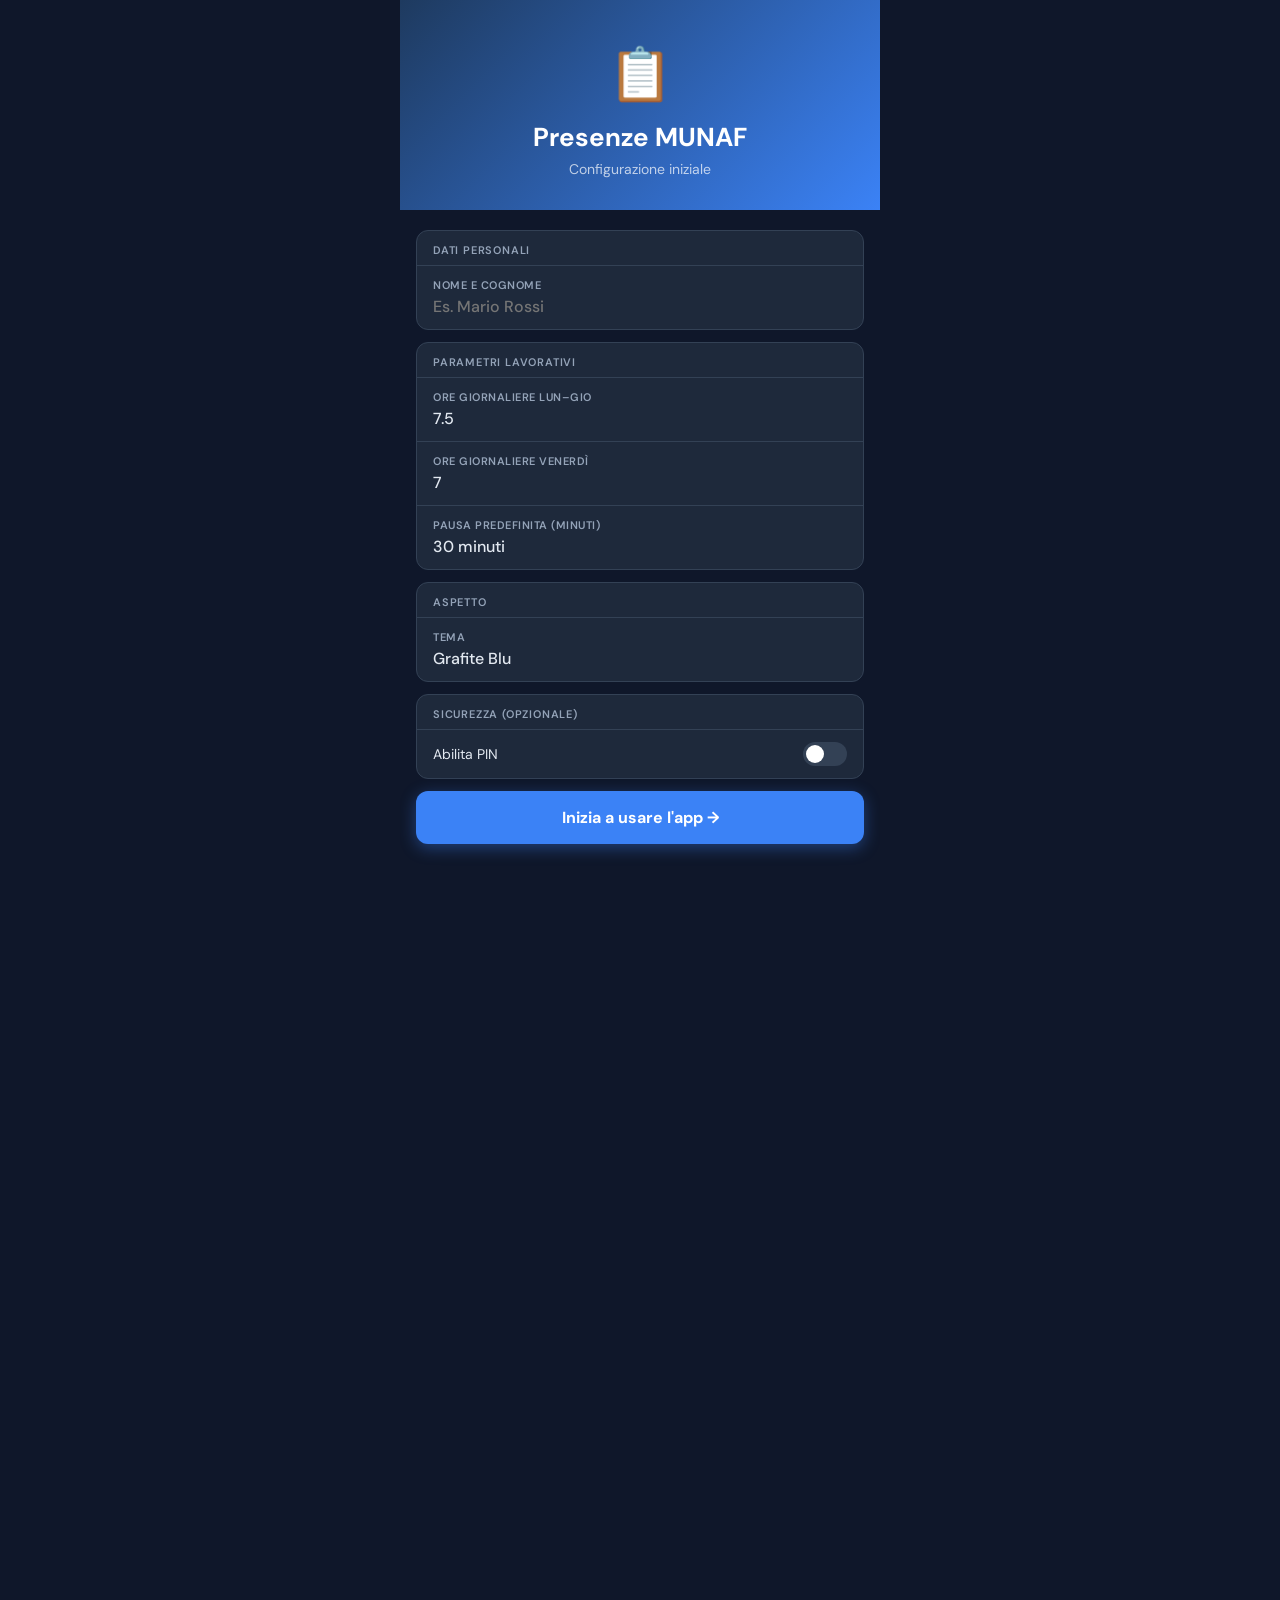
==== index.html @ 89c4820a "Rename index (1).html to index.html" ====
<!DOCTYPE html>
<html lang="it">
<head>
  <meta charset="UTF-8">
  <meta name="viewport" content="width=device-width, initial-scale=1.0, viewport-fit=cover">
  <meta name="mobile-web-app-capable" content="yes">
  <meta name="apple-mobile-web-app-capable" content="yes">
  <meta name="apple-mobile-web-app-status-bar-style" content="black-translucent">
  <meta name="apple-mobile-web-app-title" content="Presenze MUNAF">
  <meta name="theme-color" content="#1e3a5f">
  <title>Presenze MUNAF</title>
  <link rel="manifest" href="manifest.json">
  <link rel="apple-touch-icon" href="icon-192.svg">
  <link rel="icon" href="icon-192.svg">
  <link rel="preconnect" href="https://fonts.googleapis.com">
  <link href="https://fonts.googleapis.com/css2?family=DM+Sans:wght@400;500;600;700&display=swap" rel="stylesheet">
  <link rel="stylesheet" href="style.css">
</head>
<body>
<div id="app">

  <!-- ========== SETUP ========== -->
  <div id="view-setup" class="view active">
    <div class="setup-hero">
      <div class="setup-hero-icon">📋</div>
      <h1>Presenze MUNAF</h1>
      <p>Configurazione iniziale</p>
    </div>
    <div class="setup-body">
      <div class="setup-section">
        <div class="setup-section-title">Dati Personali</div>
        <div class="setup-field">
          <label>Nome e Cognome</label>
          <input type="text" id="setup-name" placeholder="Es. Mario Rossi" autocomplete="name">
        </div>
      </div>
      <div class="setup-section">
        <div class="setup-section-title">Parametri Lavorativi</div>
        <div class="setup-field">
          <label>Ore giornaliere Lun–Gio</label>
          <input type="number" id="setup-hours" value="7.5" min="1" max="12" step="0.5">
        </div>
        <div class="setup-field">
          <label>Ore giornaliere Venerdì</label>
          <input type="number" id="setup-hours-fri" value="7" min="0" max="12" step="0.5">
        </div>
        <div class="setup-field">
          <label>Pausa predefinita (minuti)</label>
          <select id="setup-break">
            <option value="0">Nessuna</option>
            <option value="30" selected>30 minuti</option>
            <option value="60">60 minuti</option>
          </select>
        </div>
      </div>
      <div class="setup-section">
        <div class="setup-section-title">Aspetto</div>
        <div class="setup-field">
          <label>Tema</label>
          <select id="setup-theme" onchange="applyTheme(this.value)">
            <option value="grafite">Grafite Blu</option>
            <option value="petrolio">Verde Petrolio</option>
            <option value="bordeaux">Bordeaux</option>
            <option value="viola">Viola</option>
            <option value="grigio">Grigio Professionale</option>
            <option value="chiaro">Chiaro</option>
          </select>
        </div>
      </div>
      <div class="setup-section">
        <div class="setup-section-title">Sicurezza (opzionale)</div>
        <label class="toggle-row">
          <span>Abilita PIN</span>
          <span class="toggle">
            <input type="checkbox" id="setup-pin-enabled"
              onchange="document.getElementById('setup-pin-row').style.display=this.checked?'flex':'none'">
            <span class="toggle-slider"></span>
          </span>
        </label>
        <div class="setup-field" id="setup-pin-row" style="display:none;">
          <label>PIN (4 cifre)</label>
          <input type="password" id="setup-pin" maxlength="4" inputmode="numeric" pattern="[0-9]*" placeholder="••••">
        </div>
      </div>
      <button class="btn-save" onclick="saveSetup()">Inizia a usare l'app →</button>
    </div>
  </div>

  <!-- ========== PIN ========== -->
  <div id="view-pin" class="view">
    <div class="pin-logo">🔒</div>
    <div class="pin-title">Presenze MUNAF</div>
    <div class="pin-subtitle">Inserisci il PIN per continuare</div>
    <div id="pin-display"></div>
    <div class="pin-pad">
      <button class="pin-key" onclick="pinKey('1')">1</button>
      <button class="pin-key" onclick="pinKey('2')">2</button>
      <button class="pin-key" onclick="pinKey('3')">3</button>
      <button class="pin-key" onclick="pinKey('4')">4</button>
      <button class="pin-key" onclick="pinKey('5')">5</button>
      <button class="pin-key" onclick="pinKey('6')">6</button>
      <button class="pin-key" onclick="pinKey('7')">7</button>
      <button class="pin-key" onclick="pinKey('8')">8</button>
      <button class="pin-key" onclick="pinKey('9')">9</button>
      <button class="pin-key empty"></button>
      <button class="pin-key" onclick="pinKey('0')">0</button>
      <button class="pin-key del" onclick="pinKey('del')">⌫</button>
    </div>
    <div id="pin-error"></div>
  </div>

  <!-- ========== DASHBOARD ========== -->
  <div id="view-dashboard" class="view">
    <div class="dash-header">
      <div class="dash-greeting">Benvenuta/o,</div>
      <div class="dash-name" id="dash-name">—</div>
      <div class="dash-month" id="dash-month">—</div>
    </div>
    <div class="stats-row">
      <div class="stat-card">
        <div class="stat-label">Ore lavorate</div>
        <div class="stat-value" id="dash-ore">0:00</div>
      </div>
      <div class="stat-card">
        <div class="stat-label">Ticket</div>
        <div class="stat-value" id="dash-ticket">0</div>
      </div>
      <div class="stat-card">
        <div class="stat-label">Saldo ore</div>
        <div class="stat-value" id="dash-saldo">0:00</div>
      </div>
    </div>
    <div class="dash-section">
      <div class="dash-section-title">Ultima registrazione</div>
      <div class="last-card" id="dash-last">Nessuna registrazione questo mese</div>
    </div>
    <div class="dash-section">
      <div class="dash-section-title">Accessi rapidi</div>
    </div>
    <div class="quick-actions">
      <button class="quick-btn" onclick="openNewEntry()">
        <span class="quick-btn-icon">➕</span>Nuova giornata
      </button>
      <button class="quick-btn" onclick="navigate('calendar')">
        <span class="quick-btn-icon">📅</span>Calendario
      </button>
      <button class="quick-btn" onclick="navigate('history')">
        <span class="quick-btn-icon">🗂️</span>Storico
      </button>
      <button class="quick-btn" onclick="navigate('report')">
        <span class="quick-btn-icon">📊</span>Report
      </button>
    </div>
  </div>

  <!-- ========== FORM GIORNATA ========== -->
  <div id="view-form" class="view">
    <div class="form-header">
      <button class="form-back" onclick="navigate('dashboard')">←</button>
      <h2 id="form-title">Nuova Giornata</h2>
    </div>
    <div class="form-body">
      <div class="form-section">
        <div class="form-section-title">Data</div>
        <div class="field-row single">
          <div class="field">
            <label>Data</label>
            <input type="date" id="entry-date">
          </div>
        </div>
      </div>

      <div class="calc-preview">
        <div class="calc-item">
          <div class="calc-item-label">Ore lavorate</div>
          <div class="calc-item-value" id="calc-worked">0:00</div>
        </div>
        <div class="calc-item">
          <div class="calc-item-label">Ticket</div>
          <div class="calc-item-value" id="calc-ticket">0</div>
        </div>
        <div class="calc-item">
          <div class="calc-item-label">Differenza</div>
          <div class="calc-item-value" id="calc-diff">0:00</div>
        </div>
      </div>

      <div class="form-section">
        <div class="form-section-title">Presenza</div>
        <div class="field-row">
          <div class="field">
            <label>Entrata</label>
            <input type="time" id="entry-checkin" oninput="updateCalcPreview()">
          </div>
          <div class="field">
            <label>Uscita</label>
            <input type="time" id="entry-checkout" oninput="updateCalcPreview()">
          </div>
        </div>
        <div class="field-row">
          <div class="field">
            <label>Pausa (min)</label>
            <input type="number" id="entry-break" min="0" max="120" step="5" oninput="updateCalcPreview()">
          </div>
          <div class="field">
            <label>Ore contratto</label>
            <input type="number" id="entry-contract" min="0" max="12" step="0.5" oninput="updateCalcPreview()">
          </div>
        </div>
      </div>

      <div class="form-section">
        <div class="form-section-title">Assenze</div>
        <div class="field-row">
          <div class="field">
            <label>Ore malattia</label>
            <input type="number" id="entry-sick" min="0" max="24" step="0.5" placeholder="0">
          </div>
          <div class="field">
            <label>Ore ferie</label>
            <input type="number" id="entry-holiday" min="0" max="24" step="0.5" placeholder="0">
          </div>
        </div>
        <div class="field-row single">
          <div class="field">
            <label>Ore assenza recupero</label>
            <input type="number" id="entry-recovery" min="0" max="24" step="0.5" placeholder="0">
          </div>
        </div>
      </div>

      <div class="form-section">
        <div class="form-section-title">Ore Aggiuntive (autorizzate)</div>
        <div class="field-row">
          <div class="field">
            <label>Supplementari</label>
            <input type="number" id="entry-supp" min="0" max="24" step="0.5" placeholder="0">
          </div>
          <div class="field">
            <label>Straord. diurne</label>
            <input type="number" id="entry-otday" min="0" max="24" step="0.5" placeholder="0">
          </div>
        </div>
        <div class="field-row">
          <div class="field">
            <label>Straord. nott./fest.</label>
            <input type="number" id="entry-otnight" min="0" max="24" step="0.5" placeholder="0">
          </div>
          <div class="field">
            <label>Accantonate</label>
            <input type="number" id="entry-accrued" min="0" max="24" step="0.5" placeholder="0">
          </div>
        </div>
      </div>

      <div class="form-section">
        <div class="form-section-title">Trasferta</div>
        <label class="toggle-row" style="border-bottom:1px solid var(--border);">
          <span>In trasferta</span>
          <span class="toggle">
            <input type="checkbox" id="entry-travel"
              onchange="document.getElementById('travel-desc-row').style.display=this.checked?'block':'none'">
            <span class="toggle-slider"></span>
          </span>
        </label>
        <div id="travel-desc-row" style="display:none;">
          <div class="field">
            <label>Descrizione trasferta</label>
            <input type="text" id="entry-travel-desc" placeholder="Dove / perché">
          </div>
        </div>
      </div>

      <div class="form-section">
        <div class="form-section-title">Note</div>
        <div class="field-row single">
          <div class="field">
            <label>Note libere</label>
            <textarea id="entry-notes" placeholder="Note aggiuntive..."></textarea>
          </div>
        </div>
      </div>

      <button class="btn-save" onclick="saveEntry_form()">💾 Salva giornata</button>
    </div>
  </div>

  <!-- ========== CALENDARIO ========== -->
  <div id="view-calendar" class="view">
    <div class="cal-nav">
      <button class="cal-nav-btn" onclick="calNav(-1)">‹</button>
      <span id="cal-label">—</span>
      <button class="cal-nav-btn" onclick="calNav(1)">›</button>
    </div>
    <div class="cal-legend">
      <div class="legend-item"><div class="legend-dot" style="background:#3b82f6"></div>Lavoro</div>
      <div class="legend-item"><div class="legend-dot" style="background:#10b981"></div>Ferie</div>
      <div class="legend-item"><div class="legend-dot" style="background:#ef4444"></div>Malattia</div>
      <div class="legend-item"><div class="legend-dot" style="background:#f59e0b"></div>Recupero</div>
      <div class="legend-item"><div class="legend-dot" style="background:#a855f7"></div>Trasferta</div>
    </div>
    <div id="cal-grid"></div>
  </div>

  <!-- ========== STORICO ========== -->
  <div id="view-history" class="view">
    <div class="search-bar">
      <input type="search" id="history-search" placeholder="🔍 Cerca per data o note..."
        oninput="historySearch=this.value; renderHistory()">
    </div>
    <div id="history-list"></div>
  </div>

  <!-- ========== REPORT ========== -->
  <div id="view-report" class="view">
    <div class="view-header"><h2>📊 Report Mensile</h2></div>
    <div class="report-controls">
      <select id="report-month">
        <option value="1">Gennaio</option><option value="2">Febbraio</option>
        <option value="3">Marzo</option><option value="4">Aprile</option>
        <option value="5">Maggio</option><option value="6">Giugno</option>
        <option value="7">Luglio</option><option value="8">Agosto</option>
        <option value="9">Settembre</option><option value="10">Ottobre</option>
        <option value="11">Novembre</option><option value="12">Dicembre</option>
      </select>
      <select id="report-year">
        <option value="2024">2024</option><option value="2025">2025</option>
        <option value="2026">2026</option><option value="2027">2027</option>
      </select>
      <button class="btn-go" onclick="renderReport()">Vai</button>
    </div>
    <div id="report-title"></div>
    <div id="report-grid"></div>
    <div class="export-buttons">
      <button class="btn-export btn-csv" onclick="doExportCSV()">📄 Esporta CSV</button>
      <button class="btn-export btn-pdf" onclick="doExportPDF()">📑 Esporta PDF</button>
    </div>
    <div id="report-table-wrap" style="display:none;">
      <table class="report-table">
        <thead>
          <tr>
            <th>Gg</th><th>Data</th><th>Ticket</th><th>Contr.</th><th>Lav.</th>
            <th>Mal.</th><th>Ferie</th><th>Rec.</th><th>Supp.</th>
            <th>Str.D</th><th>Str.N</th><th>Acc.</th><th>Note</th>
          </tr>
        </thead>
        <tbody id="report-table-body"></tbody>
      </table>
    </div>
  </div>

  <!-- ========== IMPOSTAZIONI ========== -->
  <div id="view-settings" class="view">
    <div class="settings-header"><h2>⚙️ Impostazioni</h2></div>
    <div class="settings-body">
      <div class="settings-section">
        <div class="settings-section-title">Dati Personali</div>
        <div class="settings-field">
          <label>Nome e Cognome</label>
          <input type="text" id="set-name" autocomplete="name">
        </div>
      </div>
      <div class="settings-section">
        <div class="settings-section-title">Parametri Lavorativi</div>
        <div class="settings-field">
          <label>Ore giornaliere Lun–Gio</label>
          <input type="number" id="set-hours" min="1" max="12" step="0.5">
        </div>
        <div class="settings-field">
          <label>Ore giornaliere Venerdì</label>
          <input type="number" id="set-hours-fri" min="0" max="12" step="0.5">
        </div>
        <div class="settings-field">
          <label>Pausa predefinita (minuti)</label>
          <select id="set-break">
            <option value="0">Nessuna</option>
            <option value="30">30 minuti</option>
            <option value="60">60 minuti</option>
          </select>
        </div>
      </div>
      <div class="settings-section">
        <div class="settings-section-title">Aspetto</div>
        <div class="settings-field">
          <label>Tema</label>
          <select id="set-theme" onchange="applyTheme(this.value)">
            <option value="grafite">Grafite Blu</option>
            <option value="petrolio">Verde Petrolio</option>
            <option value="bordeaux">Bordeaux</option>
            <option value="viola">Viola</option>
            <option value="grigio">Grigio Professionale</option>
            <option value="chiaro">Chiaro</option>
          </select>
        </div>
      </div>
      <div class="settings-section">
        <div class="settings-section-title">Sicurezza</div>
        <label class="toggle-row" style="border-bottom:1px solid var(--border);">
          <span>Abilita PIN</span>
          <span class="toggle">
            <input type="checkbox" id="set-pin-enabled"
              onchange="document.getElementById('set-pin-row').style.display=this.checked?'flex':'none'">
            <span class="toggle-slider"></span>
          </span>
        </label>
        <div class="settings-field" id="set-pin-row" style="display:none;">
          <label>PIN (4 cifre)</label>
          <input type="password" id="set-pin" maxlength="4" inputmode="numeric" pattern="[0-9]*" placeholder="••••">
        </div>
      </div>
      <button class="btn-save" onclick="saveSettings()">💾 Salva impostazioni</button>

      <div class="settings-section" style="margin-top:12px;">
        <div class="settings-section-title">Backup dati</div>
      </div>
      <div class="backup-buttons">
        <button class="btn-backup" onclick="exportBackup()">📤 Esporta backup</button>
        <button class="btn-backup" onclick="document.getElementById('import-file').click()">📥 Importa backup</button>
      </div>
      <input type="file" id="import-file" accept=".json" style="display:none"
        onchange="importBackup(this.files[0])
          .then(()=>{ showToast('Backup ripristinato!','success'); this.value=''; })
          .catch(e=>showToast('Errore: '+e.message,'error'))">

      <div style="padding:16px; text-align:center; color:var(--subtext); font-size:12px;">
        Presenze MUNAF v1.0 — Dati salvati localmente sul dispositivo
      </div>
    </div>
  </div>

  <!-- ========== BOTTOM NAV ========== -->
  <nav id="bottom-nav">
    <button class="nav-btn" data-view="dashboard" onclick="navigate('dashboard')">
      <span class="nav-icon">🏠</span>Home
    </button>
    <button class="nav-btn" data-view="calendar" onclick="navigate('calendar')">
      <span class="nav-icon">📅</span>Calendario
    </button>
    <button class="nav-btn nav-add" data-view="form" onclick="openNewEntry()">
      <span class="nav-icon">＋</span>
    </button>
    <button class="nav-btn" data-view="history" onclick="navigate('history')">
      <span class="nav-icon">🗂️</span>Storico
    </button>
    <button class="nav-btn" data-view="settings" onclick="navigate('settings')">
      <span class="nav-icon">⚙️</span>Setup
    </button>
  </nav>

  <div id="toast"></div>
</div>

<script src="storage.js"></script>
<script src="calculations.js"></script>
<script src="export.js"></script>
<script src="app.js"></script>
</body>
</html>
---- style.css ----
/* =============================================
   STYLE.CSS - Presenze MUNAF
   ============================================= */

:root {
  --primary: #1e3a5f;
  --accent: #3b82f6;
  --bg: #0f172a;
  --surface: #1e293b;
  --text: #e2e8f0;
  --subtext: #94a3b8;
  --border: #334155;
  --row1: #1e293b;
  --row2: #263348;
  --danger: #ef4444;
  --success: #10b981;
  --warn: #f59e0b;
  --radius: 12px;
  --radius-sm: 8px;
  --shadow: 0 4px 24px rgba(0,0,0,0.4);
  --nav-h: 64px;
  --font: 'DM Sans', sans-serif;
}

* { box-sizing: border-box; margin: 0; padding: 0; -webkit-tap-highlight-color: transparent; }

html, body {
  height: 100%;
  width: 100%;
  overflow: hidden;
  font-family: var(--font);
  background: var(--bg);
  color: var(--text);
  font-size: 15px;
}

/* ---- LAYOUT ---- */

#app {
  display: flex;
  flex-direction: column;
  height: 100dvh;
  width: 100%;
  max-width: 480px;
  margin: 0 auto;
  position: relative;
  background: var(--bg);
}

.view {
  display: none;
  flex: 1;
  overflow-y: auto;
  overflow-x: hidden;
  padding-bottom: calc(var(--nav-h) + 8px);
  scrollbar-width: thin;
  scrollbar-color: var(--border) transparent;
}
.view::-webkit-scrollbar { width: 4px; }
.view::-webkit-scrollbar-thumb { background: var(--border); border-radius: 4px; }

.view.active { display: block; }

/* ---- BOTTOM NAV ---- */

#bottom-nav {
  display: flex;
  position: fixed;
  bottom: 0;
  left: 50%;
  transform: translateX(-50%);
  width: 100%;
  max-width: 480px;
  height: var(--nav-h);
  background: var(--surface);
  border-top: 1px solid var(--border);
  z-index: 100;
  justify-content: space-around;
  align-items: center;
  padding: 0 4px;
  box-shadow: 0 -4px 20px rgba(0,0,0,0.3);
}

.nav-btn {
  display: flex;
  flex-direction: column;
  align-items: center;
  justify-content: center;
  gap: 3px;
  flex: 1;
  height: 100%;
  background: none;
  border: none;
  color: var(--subtext);
  cursor: pointer;
  transition: color 0.2s;
  font-family: var(--font);
  font-size: 10px;
  font-weight: 500;
  padding: 6px 2px;
}
.nav-btn .nav-icon { font-size: 22px; line-height: 1; }
.nav-btn.active { color: var(--accent); }
.nav-btn:active { transform: scale(0.92); }

.nav-add {
  background: var(--accent);
  color: white !important;
  border-radius: 50%;
  width: 52px;
  height: 52px;
  flex: 0 0 52px;
  box-shadow: 0 4px 16px rgba(59,130,246,0.5);
  margin-bottom: 8px;
}
.nav-add .nav-icon { font-size: 26px; }

/* =============================================
   DASHBOARD
   ============================================= */

#view-dashboard { padding: 0 0 calc(var(--nav-h) + 8px); }

.dash-header {
  background: linear-gradient(135deg, var(--primary), var(--accent));
  padding: 28px 20px 36px;
  position: relative;
  overflow: hidden;
}
.dash-header::before {
  content: '';
  position: absolute;
  top: -40px; right: -40px;
  width: 160px; height: 160px;
  border-radius: 50%;
  background: rgba(255,255,255,0.06);
}
.dash-header::after {
  content: '';
  position: absolute;
  bottom: -30px; left: 30px;
  width: 100px; height: 100px;
  border-radius: 50%;
  background: rgba(255,255,255,0.04);
}
.dash-greeting { font-size: 13px; color: rgba(255,255,255,0.7); margin-bottom: 4px; }
.dash-name { font-size: 22px; font-weight: 700; color: white; }
.dash-month { font-size: 12px; color: rgba(255,255,255,0.6); margin-top: 2px; }

.stats-row {
  display: grid;
  grid-template-columns: 1fr 1fr 1fr;
  gap: 12px;
  padding: 16px;
  margin-top: -20px;
  position: relative;
  z-index: 2;
}
.stat-card {
  background: var(--surface);
  border-radius: var(--radius);
  padding: 14px 10px;
  text-align: center;
  border: 1px solid var(--border);
  box-shadow: var(--shadow);
}
.stat-label { font-size: 10px; color: var(--subtext); text-transform: uppercase; letter-spacing: 0.5px; margin-bottom: 6px; }
.stat-value { font-size: 20px; font-weight: 700; color: var(--text); }
.stat-value.positive { color: var(--success); }
.stat-value.negative { color: var(--danger); }

.dash-section { padding: 0 16px 12px; }
.dash-section-title {
  font-size: 12px; font-weight: 600;
  color: var(--subtext); text-transform: uppercase;
  letter-spacing: 0.8px; margin-bottom: 10px;
}

.last-card {
  background: var(--surface);
  border: 1px solid var(--border);
  border-radius: var(--radius);
  padding: 14px 16px;
  font-size: 13px;
  color: var(--subtext);
  line-height: 1.7;
}

.quick-actions {
  display: grid;
  grid-template-columns: 1fr 1fr;
  gap: 10px;
  padding: 0 16px 16px;
}
.quick-btn {
  background: var(--surface);
  border: 1px solid var(--border);
  border-radius: var(--radius);
  padding: 16px;
  text-align: center;
  cursor: pointer;
  color: var(--text);
  font-family: var(--font);
  font-size: 13px;
  font-weight: 500;
  transition: all 0.2s;
  display: flex;
  flex-direction: column;
  align-items: center;
  gap: 6px;
}
.quick-btn:active { transform: scale(0.96); background: var(--primary); }
.quick-btn-icon { font-size: 24px; }

/* =============================================
   FORM GIORNATA
   ============================================= */

.form-header {
  background: linear-gradient(135deg, var(--primary), var(--accent));
  padding: 20px 20px 16px;
  display: flex;
  align-items: center;
  gap: 12px;
}
.form-back {
  background: rgba(255,255,255,0.15);
  border: none;
  border-radius: 50%;
  width: 36px; height: 36px;
  color: white;
  font-size: 18px;
  cursor: pointer;
  display: flex; align-items: center; justify-content: center;
  font-family: var(--font);
}
.form-header h2 { font-size: 18px; font-weight: 700; color: white; }

.form-body { padding: 16px; }

.form-section {
  background: var(--surface);
  border: 1px solid var(--border);
  border-radius: var(--radius);
  margin-bottom: 12px;
  overflow: hidden;
}
.form-section-title {
  font-size: 11px; font-weight: 600;
  color: var(--subtext); text-transform: uppercase;
  letter-spacing: 0.8px; padding: 12px 16px 8px;
  border-bottom: 1px solid var(--border);
}

.field-row {
  display: grid;
  grid-template-columns: 1fr 1fr;
  gap: 0;
  border-bottom: 1px solid var(--border);
}
.field-row:last-child { border-bottom: none; }
.field-row.single { grid-template-columns: 1fr; }

.field {
  padding: 10px 14px;
  border-right: 1px solid var(--border);
  display: flex;
  flex-direction: column;
  gap: 4px;
}
.field:last-child { border-right: none; }

.field label {
  font-size: 10px; font-weight: 600;
  color: var(--subtext); text-transform: uppercase;
  letter-spacing: 0.5px;
}
.field input, .field select, .field textarea {
  background: none;
  border: none;
  outline: none;
  color: var(--text);
  font-family: var(--font);
  font-size: 15px;
  font-weight: 500;
  width: 100%;
  appearance: none;
  -webkit-appearance: none;
}
.field input[type="time"] { cursor: pointer; }
.field textarea { resize: none; min-height: 60px; font-size: 13px; }

/* Calcolo preview */
.calc-preview {
  background: var(--surface);
  border: 1px solid var(--border);
  border-radius: var(--radius);
  padding: 14px 16px;
  margin-bottom: 12px;
  display: flex;
  justify-content: space-around;
  align-items: center;
}
.calc-item { text-align: center; }
.calc-item-label { font-size: 10px; color: var(--subtext); text-transform: uppercase; letter-spacing: 0.5px; margin-bottom: 4px; }
.calc-item-value { font-size: 22px; font-weight: 700; }

/* Toggle */
.toggle-row {
  display: flex;
  align-items: center;
  justify-content: space-between;
  padding: 12px 16px;
  cursor: pointer;
}
.toggle-row span { font-size: 14px; color: var(--text); }
.toggle { position: relative; width: 44px; height: 24px; flex-shrink: 0; }
.toggle input { opacity: 0; width: 0; height: 0; }
.toggle-slider {
  position: absolute; inset: 0;
  background: var(--border);
  border-radius: 24px;
  cursor: pointer;
  transition: 0.2s;
}
.toggle-slider::before {
  content: '';
  position: absolute;
  left: 3px; top: 3px;
  width: 18px; height: 18px;
  background: white;
  border-radius: 50%;
  transition: 0.2s;
}
.toggle input:checked + .toggle-slider { background: var(--accent); }
.toggle input:checked + .toggle-slider::before { transform: translateX(20px); }

/* Bottone salva */
.btn-save {
  width: 100%;
  padding: 16px;
  background: var(--accent);
  color: white;
  border: none;
  border-radius: var(--radius);
  font-family: var(--font);
  font-size: 16px;
  font-weight: 700;
  cursor: pointer;
  margin-bottom: 16px;
  box-shadow: 0 4px 16px rgba(59,130,246,0.4);
  transition: all 0.2s;
}
.btn-save:active { transform: scale(0.98); opacity: 0.9; }

/* =============================================
   CALENDARIO
   ============================================= */

.cal-nav {
  display: flex;
  align-items: center;
  justify-content: space-between;
  padding: 16px;
}
.cal-nav-btn {
  background: var(--surface);
  border: 1px solid var(--border);
  border-radius: 50%;
  width: 36px; height: 36px;
  color: var(--text);
  font-size: 18px;
  cursor: pointer;
  display: flex; align-items: center; justify-content: center;
  font-family: var(--font);
  transition: all 0.2s;
}
.cal-nav-btn:active { background: var(--primary); }
#cal-label { font-size: 18px; font-weight: 700; }

.cal-legend {
  display: flex;
  flex-wrap: wrap;
  gap: 8px;
  padding: 0 16px 12px;
}
.legend-item {
  display: flex;
  align-items: center;
  gap: 4px;
  font-size: 11px;
  color: var(--subtext);
}
.legend-dot {
  width: 10px; height: 10px;
  border-radius: 50%;
}

#cal-grid {
  display: grid;
  grid-template-columns: repeat(7, 1fr);
  gap: 2px;
  padding: 0 10px 16px;
}

.cal-header-cell {
  text-align: center;
  font-size: 10px;
  font-weight: 600;
  color: var(--subtext);
  text-transform: uppercase;
  padding: 4px 0;
}

.cal-cell {
  aspect-ratio: 1;
  border-radius: var(--radius-sm);
  display: flex;
  flex-direction: column;
  align-items: center;
  justify-content: center;
  cursor: pointer;
  font-size: 11px;
  position: relative;
  transition: all 0.15s;
  background: var(--surface);
  border: 1px solid var(--border);
  padding: 2px;
  gap: 1px;
}
.cal-cell:active { transform: scale(0.92); }
.cal-cell.empty { background: none; border-color: transparent; cursor: default; }
.cal-cell.cal-weekend { opacity: 0.5; }
.cal-cell.cal-today { border: 2px solid var(--accent); }
.cal-cell.cal-lavoro { background: rgba(59,130,246,0.25); border-color: rgba(59,130,246,0.5); }
.cal-cell.cal-ferie { background: rgba(16,185,129,0.25); border-color: rgba(16,185,129,0.5); }
.cal-cell.cal-malattia { background: rgba(239,68,68,0.25); border-color: rgba(239,68,68,0.5); }
.cal-cell.cal-recupero { background: rgba(245,158,11,0.25); border-color: rgba(245,158,11,0.5); }
.cal-cell.cal-trasferta { background: rgba(168,85,247,0.25); border-color: rgba(168,85,247,0.5); }

.cal-day-num { font-size: 13px; font-weight: 600; color: var(--text); line-height: 1; }
.cal-hours { font-size: 9px; color: var(--subtext); }
.cal-ticket { position: absolute; top: 2px; right: 2px; font-size: 8px; background: var(--accent); color: white; border-radius: 3px; padding: 0 2px; font-weight: 700; }
.cal-travel-icon { font-size: 9px; }

/* =============================================
   STORICO
   ============================================= */

.search-bar {
  padding: 12px 16px;
  position: sticky;
  top: 0;
  background: var(--bg);
  z-index: 10;
  border-bottom: 1px solid var(--border);
}
.search-bar input {
  width: 100%;
  background: var(--surface);
  border: 1px solid var(--border);
  border-radius: var(--radius);
  padding: 10px 16px;
  color: var(--text);
  font-family: var(--font);
  font-size: 14px;
  outline: none;
}
.search-bar input::placeholder { color: var(--subtext); }

#history-list { padding: 8px 12px; }

.history-item {
  background: var(--surface);
  border: 1px solid var(--border);
  border-radius: var(--radius);
  padding: 12px 14px;
  margin-bottom: 8px;
  display: flex;
  align-items: center;
  gap: 12px;
}
.history-left {
  display: flex;
  flex-direction: column;
  gap: 4px;
  min-width: 64px;
}
.history-day { font-size: 11px; color: var(--subtext); }
.history-date { font-size: 14px; font-weight: 700; }
.history-center {
  flex: 1;
  display: flex;
  flex-direction: column;
  gap: 3px;
  font-size: 12px;
  color: var(--subtext);
  min-width: 0;
}
.history-hours { font-weight: 700; color: var(--text); }
.history-note { color: var(--subtext); font-size: 11px; white-space: nowrap; overflow: hidden; text-overflow: ellipsis; }
.history-actions { display: flex; gap: 6px; }
.btn-icon {
  background: none; border: none;
  font-size: 18px; cursor: pointer;
  padding: 4px; border-radius: 8px;
  transition: background 0.2s;
}
.btn-icon:active { background: var(--border); }
.btn-danger { }

.empty-state {
  text-align: center;
  padding: 48px 16px;
  color: var(--subtext);
  font-size: 14px;
}

/* =============================================
   REPORT
   ============================================= */

.report-controls {
  display: flex;
  gap: 10px;
  padding: 16px;
  align-items: flex-end;
}
.report-controls select {
  flex: 1;
  background: var(--surface);
  border: 1px solid var(--border);
  border-radius: var(--radius-sm);
  padding: 10px 12px;
  color: var(--text);
  font-family: var(--font);
  font-size: 14px;
  outline: none;
  appearance: none;
  -webkit-appearance: none;
}
.btn-go {
  background: var(--accent);
  color: white;
  border: none;
  border-radius: var(--radius-sm);
  padding: 10px 18px;
  font-family: var(--font);
  font-size: 14px;
  font-weight: 600;
  cursor: pointer;
}

#report-title { font-size: 20px; font-weight: 700; padding: 0 16px 12px; }

#report-grid {
  display: grid;
  grid-template-columns: 1fr 1fr;
  gap: 8px;
  padding: 0 16px 16px;
}
.report-card {
  background: var(--surface);
  border: 1px solid var(--border);
  border-radius: var(--radius-sm);
  padding: 12px 14px;
}
.report-label { font-size: 10px; color: var(--subtext); text-transform: uppercase; letter-spacing: 0.5px; margin-bottom: 4px; }
.report-val { font-size: 20px; font-weight: 700; color: var(--text); }

.export-buttons {
  display: grid;
  grid-template-columns: 1fr 1fr;
  gap: 10px;
  padding: 0 16px 16px;
}
.btn-export {
  padding: 14px;
  border: none;
  border-radius: var(--radius);
  font-family: var(--font);
  font-size: 14px;
  font-weight: 600;
  cursor: pointer;
  display: flex; align-items: center; justify-content: center; gap: 8px;
  transition: all 0.2s;
}
.btn-export:active { transform: scale(0.96); }
.btn-csv { background: var(--success); color: white; }
.btn-pdf { background: var(--danger); color: white; }

#report-table-wrap {
  overflow-x: auto;
  padding: 0 16px 16px;
}
.report-table {
  width: 100%;
  border-collapse: collapse;
  font-size: 11px;
  min-width: 700px;
}
.report-table th {
  background: var(--primary);
  color: white;
  padding: 8px 6px;
  text-align: center;
  font-weight: 600;
  white-space: nowrap;
}
.report-table td {
  padding: 6px;
  text-align: center;
  border-bottom: 1px solid var(--border);
  color: var(--subtext);
}
.report-table tr.row-lavoro td { background: rgba(59,130,246,0.08); }
.report-table tr.row-ferie td { background: rgba(16,185,129,0.08); }
.report-table tr.row-malattia td { background: rgba(239,68,68,0.08); }
.report-table tr.row-trasferta td { background: rgba(168,85,247,0.08); }

/* =============================================
   IMPOSTAZIONI
   ============================================= */

.settings-header {
  background: linear-gradient(135deg, var(--primary), var(--accent));
  padding: 24px 20px 20px;
}
.settings-header h2 { font-size: 20px; font-weight: 700; color: white; }

.settings-body { padding: 16px; }
.settings-section {
  background: var(--surface);
  border: 1px solid var(--border);
  border-radius: var(--radius);
  margin-bottom: 12px;
  overflow: hidden;
}
.settings-section-title {
  font-size: 11px; font-weight: 600;
  color: var(--subtext); text-transform: uppercase;
  letter-spacing: 0.8px; padding: 12px 16px 8px;
  border-bottom: 1px solid var(--border);
}
.settings-field {
  padding: 12px 16px;
  border-bottom: 1px solid var(--border);
  display: flex;
  flex-direction: column;
  gap: 4px;
}
.settings-field:last-child { border-bottom: none; }
.settings-field label { font-size: 11px; color: var(--subtext); font-weight: 600; text-transform: uppercase; letter-spacing: 0.5px; }
.settings-field input, .settings-field select {
  background: none;
  border: none;
  outline: none;
  color: var(--text);
  font-family: var(--font);
  font-size: 15px;
  font-weight: 500;
  width: 100%;
  appearance: none;
  -webkit-appearance: none;
}

.backup-buttons {
  display: grid;
  grid-template-columns: 1fr 1fr;
  gap: 10px;
  padding: 0 16px 16px;
}
.btn-backup {
  padding: 14px;
  border: 1px solid var(--border);
  border-radius: var(--radius);
  background: var(--surface);
  color: var(--text);
  font-family: var(--font);
  font-size: 13px;
  font-weight: 600;
  cursor: pointer;
  display: flex; align-items: center; justify-content: center; gap: 8px;
}
.btn-backup:active { background: var(--primary); }

/* =============================================
   PIN
   ============================================= */

#view-pin {
  display: flex;
  flex-direction: column;
  align-items: center;
  justify-content: center;
  min-height: 100dvh;
  padding: 32px 24px;
  text-align: center;
}
.pin-logo { font-size: 48px; margin-bottom: 16px; }
.pin-title { font-size: 22px; font-weight: 700; margin-bottom: 8px; }
.pin-subtitle { font-size: 14px; color: var(--subtext); margin-bottom: 32px; }

#pin-display { display: flex; gap: 16px; justify-content: center; margin-bottom: 32px; }
.pin-dot {
  width: 16px; height: 16px;
  border-radius: 50%;
  border: 2px solid var(--border);
  background: transparent;
  transition: all 0.2s;
}
.pin-dot.filled { background: var(--accent); border-color: var(--accent); }

.pin-pad {
  display: grid;
  grid-template-columns: repeat(3, 72px);
  gap: 12px;
  justify-content: center;
}
.pin-key {
  width: 72px; height: 72px;
  border-radius: 50%;
  background: var(--surface);
  border: 1px solid var(--border);
  color: var(--text);
  font-size: 22px;
  font-weight: 600;
  font-family: var(--font);
  cursor: pointer;
  display: flex; align-items: center; justify-content: center;
  transition: all 0.15s;
}
.pin-key:active { background: var(--accent); border-color: var(--accent); color: white; transform: scale(0.92); }
.pin-key.del { font-size: 18px; }
.pin-key.empty { background: none; border-color: transparent; pointer-events: none; }

#pin-error { color: var(--danger); font-size: 14px; margin-top: 16px; min-height: 20px; }

/* =============================================
   SETUP
   ============================================= */

#view-setup {
  min-height: 100dvh;
  padding-bottom: 32px;
}
.setup-hero {
  background: linear-gradient(135deg, var(--primary), var(--accent));
  padding: 40px 24px 32px;
  text-align: center;
}
.setup-hero-icon { font-size: 52px; margin-bottom: 12px; }
.setup-hero h1 { font-size: 26px; font-weight: 700; color: white; margin-bottom: 6px; }
.setup-hero p { font-size: 14px; color: rgba(255,255,255,0.7); }

.setup-body { padding: 20px 16px; }
.setup-section {
  background: var(--surface);
  border: 1px solid var(--border);
  border-radius: var(--radius);
  margin-bottom: 12px;
  overflow: hidden;
}
.setup-section-title {
  font-size: 11px; font-weight: 600;
  color: var(--subtext); text-transform: uppercase;
  letter-spacing: 0.8px; padding: 12px 16px 8px;
  border-bottom: 1px solid var(--border);
}
.setup-field {
  padding: 12px 16px;
  border-bottom: 1px solid var(--border);
  display: flex; flex-direction: column; gap: 4px;
}
.setup-field:last-child { border-bottom: none; }
.setup-field label { font-size: 11px; color: var(--subtext); font-weight: 600; text-transform: uppercase; letter-spacing: 0.5px; }
.setup-field input, .setup-field select {
  background: none; border: none; outline: none;
  color: var(--text); font-family: var(--font);
  font-size: 16px; font-weight: 500; width: 100%;
  appearance: none; -webkit-appearance: none;
}

/* =============================================
   BADGES
   ============================================= */

.badge {
  display: inline-flex;
  align-items: center;
  font-size: 10px;
  font-weight: 700;
  padding: 2px 7px;
  border-radius: 20px;
  text-transform: uppercase;
  letter-spacing: 0.3px;
}
.badge-ok { background: rgba(16,185,129,0.2); color: var(--success); }
.badge-warn { background: rgba(245,158,11,0.2); color: var(--warn); }
.badge-lavoro { background: rgba(59,130,246,0.2); color: #60a5fa; }
.badge-ferie { background: rgba(16,185,129,0.2); color: var(--success); }
.badge-malattia { background: rgba(239,68,68,0.2); color: #f87171; }
.badge-recupero { background: rgba(245,158,11,0.2); color: var(--warn); }
.badge-trasferta { background: rgba(168,85,247,0.2); color: #c084fc; }
.badge-empty { background: var(--border); color: var(--subtext); }

/* =============================================
   TOAST
   ============================================= */

#toast {
  position: fixed;
  bottom: calc(var(--nav-h) + 16px);
  left: 50%;
  transform: translateX(-50%) translateY(20px);
  background: var(--surface);
  border: 1px solid var(--border);
  border-radius: var(--radius);
  padding: 12px 20px;
  font-size: 14px;
  font-weight: 500;
  z-index: 999;
  opacity: 0;
  transition: all 0.3s;
  white-space: nowrap;
  box-shadow: var(--shadow);
  max-width: calc(100% - 32px);
  text-align: center;
}
#toast.show {
  opacity: 1;
  transform: translateX(-50%) translateY(0);
}
.toast-success { border-color: var(--success); color: var(--success); }
.toast-error { border-color: var(--danger); color: var(--danger); }
.toast-info { border-color: var(--accent); color: var(--accent); }

/* =============================================
   VIEW HEADERS
   ============================================= */

.view-header {
  padding: 20px 16px 16px;
  border-bottom: 1px solid var(--border);
}
.view-header h2 { font-size: 20px; font-weight: 700; }

/* =============================================
   MISC
   ============================================= */

.positive { color: var(--success) !important; }
.negative { color: var(--danger) !important; }

input[type="number"]::-webkit-inner-spin-button { display: none; }
input[type="date"]::-webkit-calendar-picker-indicator { filter: invert(0.6); }
input[type="time"]::-webkit-calendar-picker-indicator { filter: invert(0.6); }

select option { background: #1e293b; }

@media (prefers-color-scheme: light) {
  select option { background: #f8fafc; }
}
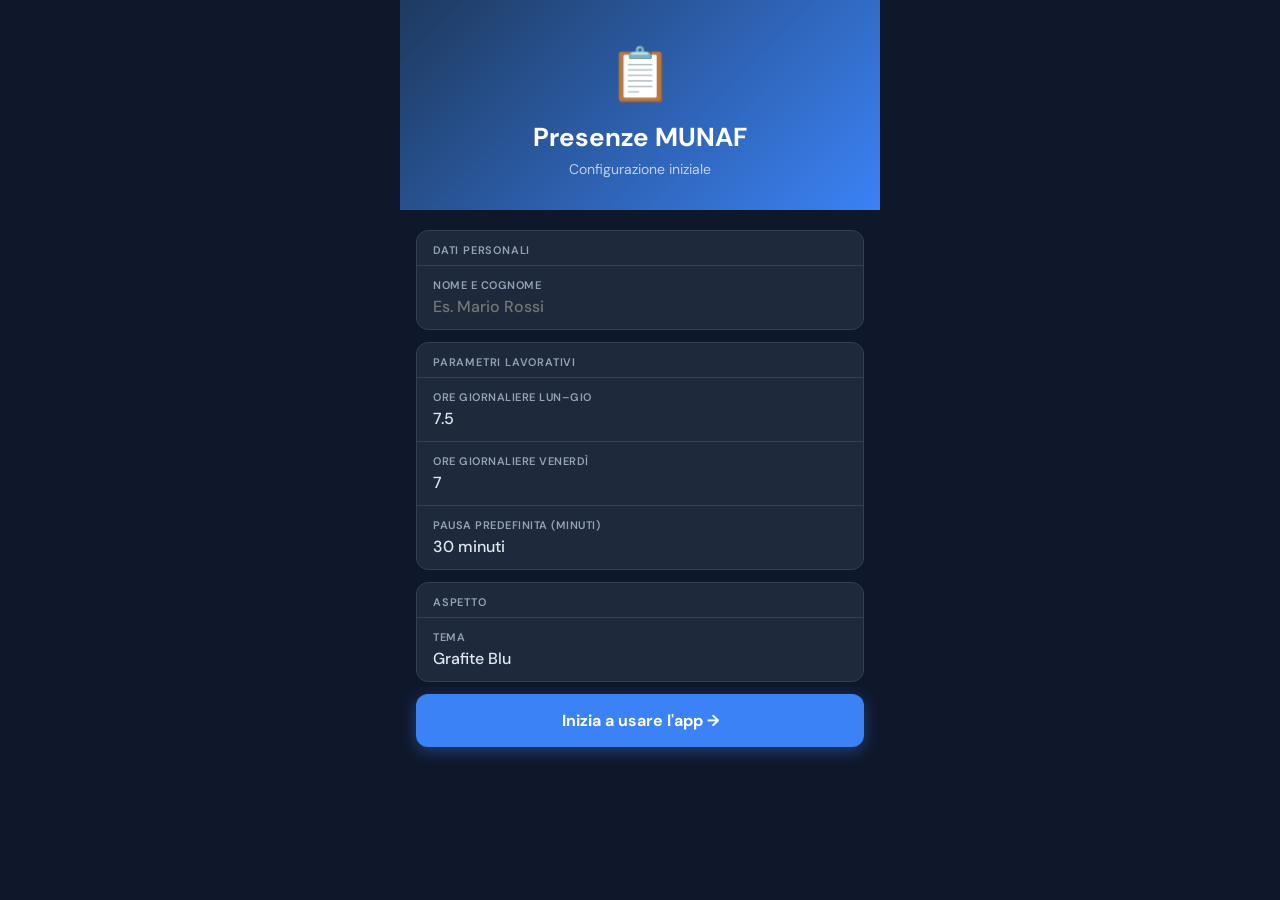
==== commit d915bb04: "Add files via upload" ====
--- a/index.html
+++ b/index.html
@@ -10,8 +10,8 @@
   <meta name="theme-color" content="#1e3a5f">
   <title>Presenze MUNAF</title>
   <link rel="manifest" href="manifest.json">
-  <link rel="apple-touch-icon" href="icon-192.svg">
-  <link rel="icon" href="icon-192.svg">
+  <link rel="apple-touch-icon" href="assets/icon-192.svg">
+  <link rel="icon" href="assets/icon-192.svg">
   <link rel="preconnect" href="https://fonts.googleapis.com">
   <link href="https://fonts.googleapis.com/css2?family=DM+Sans:wght@400;500;600;700&display=swap" rel="stylesheet">
   <link rel="stylesheet" href="style.css">
@@ -67,46 +67,8 @@
           </select>
         </div>
       </div>
-      <div class="setup-section">
-        <div class="setup-section-title">Sicurezza (opzionale)</div>
-        <label class="toggle-row">
-          <span>Abilita PIN</span>
-          <span class="toggle">
-            <input type="checkbox" id="setup-pin-enabled"
-              onchange="document.getElementById('setup-pin-row').style.display=this.checked?'flex':'none'">
-            <span class="toggle-slider"></span>
-          </span>
-        </label>
-        <div class="setup-field" id="setup-pin-row" style="display:none;">
-          <label>PIN (4 cifre)</label>
-          <input type="password" id="setup-pin" maxlength="4" inputmode="numeric" pattern="[0-9]*" placeholder="••••">
-        </div>
-      </div>
       <button class="btn-save" onclick="saveSetup()">Inizia a usare l'app →</button>
     </div>
-  </div>
-
-  <!-- ========== PIN ========== -->
-  <div id="view-pin" class="view">
-    <div class="pin-logo">🔒</div>
-    <div class="pin-title">Presenze MUNAF</div>
-    <div class="pin-subtitle">Inserisci il PIN per continuare</div>
-    <div id="pin-display"></div>
-    <div class="pin-pad">
-      <button class="pin-key" onclick="pinKey('1')">1</button>
-      <button class="pin-key" onclick="pinKey('2')">2</button>
-      <button class="pin-key" onclick="pinKey('3')">3</button>
-      <button class="pin-key" onclick="pinKey('4')">4</button>
-      <button class="pin-key" onclick="pinKey('5')">5</button>
-      <button class="pin-key" onclick="pinKey('6')">6</button>
-      <button class="pin-key" onclick="pinKey('7')">7</button>
-      <button class="pin-key" onclick="pinKey('8')">8</button>
-      <button class="pin-key" onclick="pinKey('9')">9</button>
-      <button class="pin-key empty"></button>
-      <button class="pin-key" onclick="pinKey('0')">0</button>
-      <button class="pin-key del" onclick="pinKey('del')">⌫</button>
-    </div>
-    <div id="pin-error"></div>
   </div>
 
   <!-- ========== DASHBOARD ========== -->
@@ -169,7 +131,6 @@
           </div>
         </div>
       </div>
-
       <div class="calc-preview">
         <div class="calc-item">
           <div class="calc-item-label">Ore lavorate</div>
@@ -184,7 +145,6 @@
           <div class="calc-item-value" id="calc-diff">0:00</div>
         </div>
       </div>
-
       <div class="form-section">
         <div class="form-section-title">Presenza</div>
         <div class="field-row">
@@ -208,7 +168,6 @@
           </div>
         </div>
       </div>
-
       <div class="form-section">
         <div class="form-section-title">Assenze</div>
         <div class="field-row">
@@ -228,7 +187,6 @@
           </div>
         </div>
       </div>
-
       <div class="form-section">
         <div class="form-section-title">Ore Aggiuntive (autorizzate)</div>
         <div class="field-row">
@@ -252,7 +210,6 @@
           </div>
         </div>
       </div>
-
       <div class="form-section">
         <div class="form-section-title">Trasferta</div>
         <label class="toggle-row" style="border-bottom:1px solid var(--border);">
@@ -270,7 +227,6 @@
           </div>
         </div>
       </div>
-
       <div class="form-section">
         <div class="form-section-title">Note</div>
         <div class="field-row single">
@@ -280,7 +236,6 @@
           </div>
         </div>
       </div>
-
       <button class="btn-save" onclick="saveEntry_form()">💾 Salva giornata</button>
     </div>
   </div>
@@ -393,23 +348,7 @@
           </select>
         </div>
       </div>
-      <div class="settings-section">
-        <div class="settings-section-title">Sicurezza</div>
-        <label class="toggle-row" style="border-bottom:1px solid var(--border);">
-          <span>Abilita PIN</span>
-          <span class="toggle">
-            <input type="checkbox" id="set-pin-enabled"
-              onchange="document.getElementById('set-pin-row').style.display=this.checked?'flex':'none'">
-            <span class="toggle-slider"></span>
-          </span>
-        </label>
-        <div class="settings-field" id="set-pin-row" style="display:none;">
-          <label>PIN (4 cifre)</label>
-          <input type="password" id="set-pin" maxlength="4" inputmode="numeric" pattern="[0-9]*" placeholder="••••">
-        </div>
-      </div>
       <button class="btn-save" onclick="saveSettings()">💾 Salva impostazioni</button>
-
       <div class="settings-section" style="margin-top:12px;">
         <div class="settings-section-title">Backup dati</div>
       </div>
@@ -421,7 +360,6 @@
         onchange="importBackup(this.files[0])
           .then(()=>{ showToast('Backup ripristinato!','success'); this.value=''; })
           .catch(e=>showToast('Errore: '+e.message,'error'))">
-
       <div style="padding:16px; text-align:center; color:var(--subtext); font-size:12px;">
         Presenze MUNAF v1.0 — Dati salvati localmente sul dispositivo
       </div>
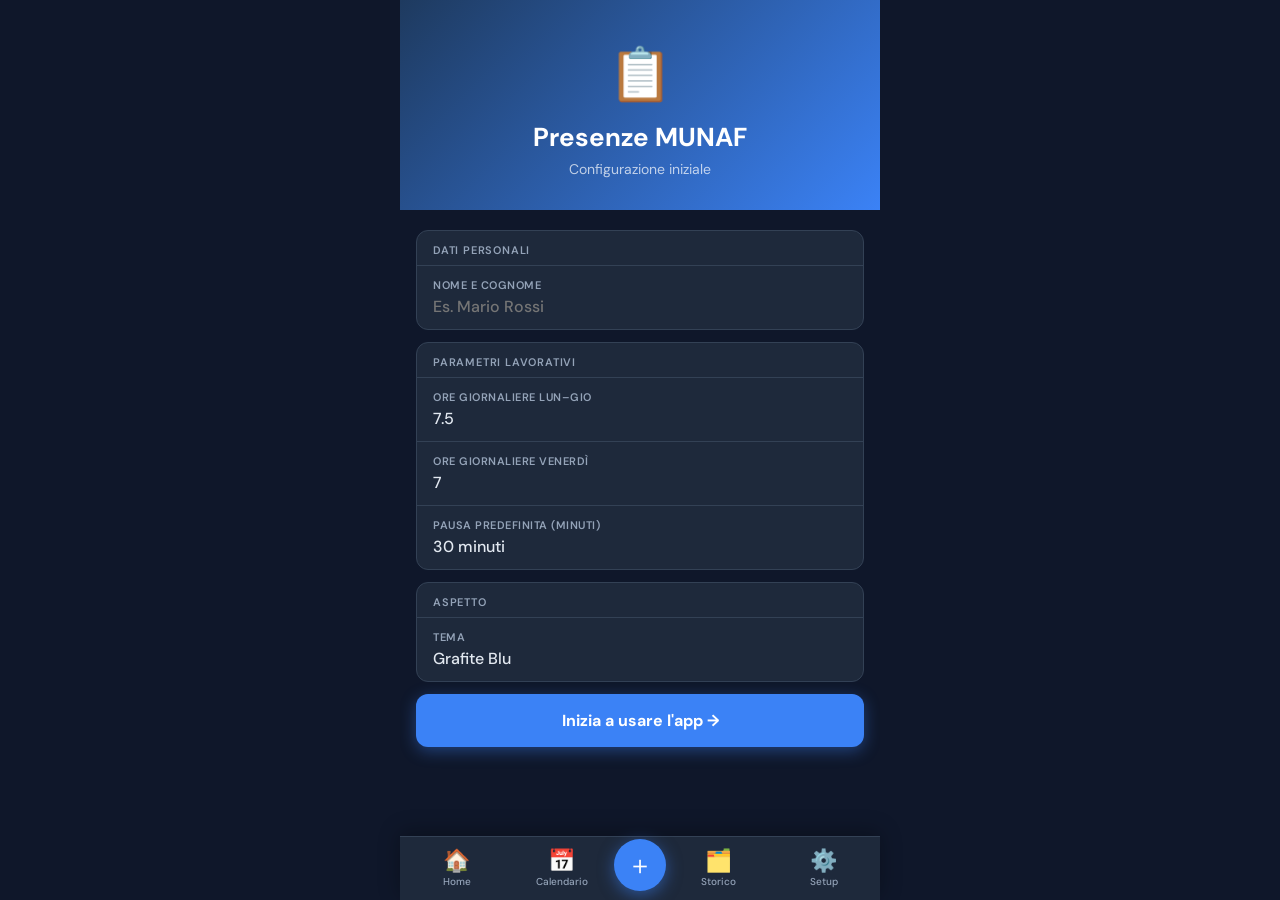
==== commit d37ba479: "Add files via upload" ====
--- a/index.html
+++ b/index.html
@@ -64,6 +64,8 @@
             <option value="viola">Viola</option>
             <option value="grigio">Grigio Professionale</option>
             <option value="chiaro">Chiaro</option>
+            <option value="salvia">Verde Salvia</option>
+            <option value="azzurro">Azzurro Polvere</option>
           </select>
         </div>
       </div>
@@ -126,8 +128,15 @@
         <div class="form-section-title">Data</div>
         <div class="field-row single">
           <div class="field">
-            <label>Data</label>
-            <input type="date" id="entry-date">
+            <div class="date-nav-row">
+              <button class="btn-day-nav" onclick="navigateDay(-1)">‹</button>
+              <div class="date-center">
+                <label>Data</label>
+                <input type="date" id="entry-date" onchange="onDateChange()">
+              </div>
+              <button class="btn-day-nav" onclick="navigateDay(1)">›</button>
+              <button class="btn-save-top" onclick="saveEntry_form()">💾 Salva</button>
+            </div>
           </div>
         </div>
       </div>
@@ -147,6 +156,10 @@
       </div>
       <div class="form-section">
         <div class="form-section-title">Presenza</div>
+        <div class="timbre-row">
+          <button class="btn-timbre btn-entrata" onclick="timbraOra('entry-checkin')">⏱ Timbra Entrata</button>
+          <button class="btn-timbre btn-uscita" onclick="timbraOra('entry-checkout')">⏱ Timbra Uscita</button>
+        </div>
         <div class="field-row">
           <div class="field">
             <label>Entrata</label>
@@ -211,9 +224,9 @@
         </div>
       </div>
       <div class="form-section">
-        <div class="form-section-title">Trasferta</div>
+        <div class="form-section-title">Modalità giornata</div>
         <label class="toggle-row" style="border-bottom:1px solid var(--border);">
-          <span>In trasferta</span>
+          <span>✈️ In trasferta</span>
           <span class="toggle">
             <input type="checkbox" id="entry-travel"
               onchange="document.getElementById('travel-desc-row').style.display=this.checked?'block':'none'">
@@ -226,6 +239,20 @@
             <input type="text" id="entry-travel-desc" placeholder="Dove / perché">
           </div>
         </div>
+        <label class="toggle-row" style="border-bottom:1px solid var(--border);">
+          <span>🏠 Smart Working</span>
+          <span class="toggle">
+            <input type="checkbox" id="entry-smart" onchange="updateCalcPreview()">
+            <span class="toggle-slider"></span>
+          </span>
+        </label>
+        <label class="toggle-row">
+          <span>🎉 Giorno Festivo</span>
+          <span class="toggle">
+            <input type="checkbox" id="entry-holiday-flag" onchange="updateCalcPreview()">
+            <span class="toggle-slider"></span>
+          </span>
+        </label>
       </div>
       <div class="form-section">
         <div class="form-section-title">Note</div>
@@ -236,7 +263,6 @@
           </div>
         </div>
       </div>
-      <button class="btn-save" onclick="saveEntry_form()">💾 Salva giornata</button>
     </div>
   </div>
 
@@ -287,8 +313,11 @@
     <div id="report-title"></div>
     <div id="report-grid"></div>
     <div class="export-buttons">
+      <button class="btn-export btn-xlsx" onclick="doExportXLSX()">📊 Esporta XLSX</button>
+      <button class="btn-export btn-pdf" onclick="doExportPDF()">📑 Esporta PDF</button>
+    </div>
+    <div class="export-buttons" style="margin-top:-4px;">
       <button class="btn-export btn-csv" onclick="doExportCSV()">📄 Esporta CSV</button>
-      <button class="btn-export btn-pdf" onclick="doExportPDF()">📑 Esporta PDF</button>
     </div>
     <div id="report-table-wrap" style="display:none;">
       <table class="report-table">
@@ -345,6 +374,8 @@
             <option value="viola">Viola</option>
             <option value="grigio">Grigio Professionale</option>
             <option value="chiaro">Chiaro</option>
+            <option value="salvia">Verde Salvia</option>
+            <option value="azzurro">Azzurro Polvere</option>
           </select>
         </div>
       </div>
@@ -360,6 +391,17 @@
         onchange="importBackup(this.files[0])
           .then(()=>{ showToast('Backup ripristinato!','success'); this.value=''; })
           .catch(e=>showToast('Errore: '+e.message,'error'))">
+      <div class="settings-section" style="margin-top:12px;">
+        <div class="settings-section-title">📸 Snapshot automatici</div>
+      </div>
+      <div style="padding:0 16px 8px; font-size:12px; color:var(--subtext);">
+        L'app salva uno snapshot automatico ogni settimana. Conserva gli ultimi 4 (circa 1 mese).
+      </div>
+      <div style="padding:0 16px 12px;">
+        <button class="btn-backup" style="width:100%;" onclick="doManualSnapshot()">📸 Salva snapshot ora</button>
+      </div>
+      <div id="snapshot-list" style="padding:0 16px 16px;"></div>
+
       <div style="padding:16px; text-align:center; color:var(--subtext); font-size:12px;">
         Presenze MUNAF v1.0 — Dati salvati localmente sul dispositivo
       </div>
--- a/style.css
+++ b/style.css
@@ -861,3 +861,128 @@
 @media (prefers-color-scheme: light) {
   select option { background: #f8fafc; }
 }
+
+.history-diff {
+  font-size: 11px;
+  font-weight: 600;
+  margin-left: 4px;
+}
+
+/* Bottoni Timbra */
+.timbre-row {
+  display: grid;
+  grid-template-columns: 1fr 1fr;
+  gap: 8px;
+  padding: 10px 14px;
+  border-bottom: 1px solid var(--border);
+}
+.btn-timbre {
+  padding: 12px 8px;
+  border: none;
+  border-radius: var(--radius-sm);
+  font-family: var(--font);
+  font-size: 13px;
+  font-weight: 700;
+  cursor: pointer;
+  transition: all 0.15s;
+}
+.btn-timbre:active { transform: scale(0.95); }
+.btn-entrata { background: rgba(16,185,129,0.2); color: var(--success); border: 1px solid var(--success); }
+.btn-uscita  { background: rgba(239,68,68,0.2);  color: var(--danger);  border: 1px solid var(--danger); }
+
+/* Bottone salva in cima */
+.date-save-row {
+  display: flex;
+  align-items: center;
+  gap: 10px;
+}
+.date-save-row input[type="date"] { flex: 1; }
+.btn-save-top {
+  background: var(--accent);
+  color: white;
+  border: none;
+  border-radius: var(--radius-sm);
+  padding: 8px 14px;
+  font-family: var(--font);
+  font-size: 13px;
+  font-weight: 700;
+  cursor: pointer;
+  white-space: nowrap;
+  transition: all 0.2s;
+}
+.btn-save-top:active { transform: scale(0.95); opacity: 0.9; }
+
+/* Navigazione giorni nel form */
+.date-nav-row {
+  display: flex;
+  align-items: center;
+  gap: 8px;
+  width: 100%;
+}
+.date-center {
+  flex: 1;
+  display: flex;
+  flex-direction: column;
+  gap: 2px;
+}
+.date-center label {
+  font-size: 10px; font-weight: 600;
+  color: var(--subtext); text-transform: uppercase;
+  letter-spacing: 0.5px;
+}
+.date-center input[type="date"] {
+  background: none; border: none; outline: none;
+  color: var(--text); font-family: var(--font);
+  font-size: 15px; font-weight: 500; width: 100%;
+  appearance: none; -webkit-appearance: none;
+}
+.btn-day-nav {
+  background: var(--surface);
+  border: 1px solid var(--border);
+  border-radius: 50%;
+  width: 32px; height: 32px;
+  color: var(--text);
+  font-size: 18px;
+  cursor: pointer;
+  display: flex; align-items: center; justify-content: center;
+  font-family: var(--font);
+  flex-shrink: 0;
+  transition: all 0.15s;
+}
+.btn-day-nav:active { background: var(--primary); transform: scale(0.92); }
+
+.btn-xlsx { background: #1d6f42; color: white; }
+
+/* Fix colori select report */
+.report-controls select option {
+  background: var(--surface) !important;
+  color: var(--text) !important;
+}
+select {
+  color: var(--text) !important;
+}
+
+/* Snapshot */
+.snapshot-item {
+  display: flex;
+  align-items: center;
+  justify-content: space-between;
+  padding: 10px 0;
+  border-bottom: 1px solid var(--border);
+  gap: 10px;
+}
+.snapshot-item:last-child { border-bottom: none; }
+.snapshot-date { font-size: 13px; color: var(--text); }
+.btn-snapshot-restore {
+  background: var(--accent);
+  color: white;
+  border: none;
+  border-radius: var(--radius-sm);
+  padding: 6px 12px;
+  font-family: var(--font);
+  font-size: 12px;
+  font-weight: 600;
+  cursor: pointer;
+  white-space: nowrap;
+}
+.btn-snapshot-restore:active { opacity: 0.8; }
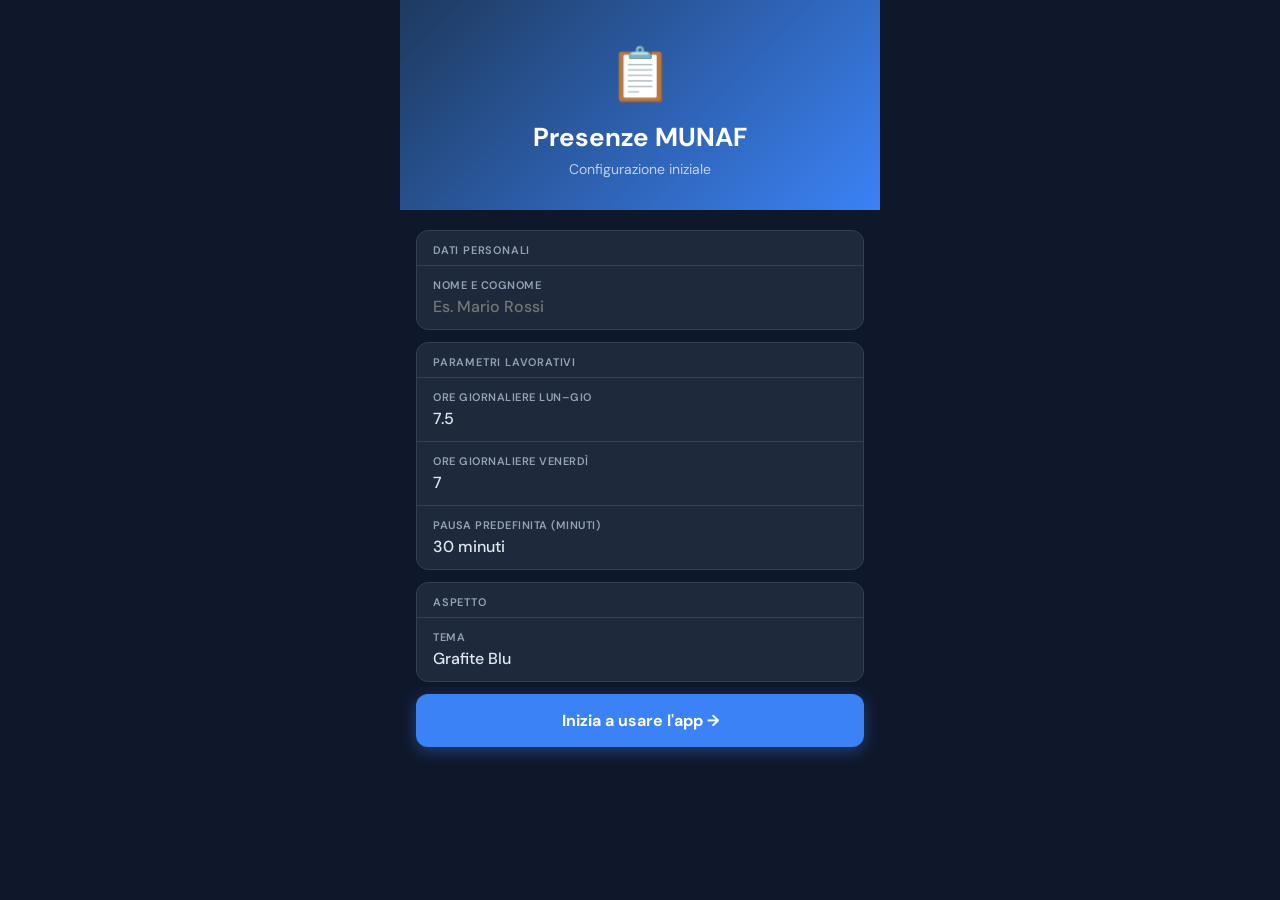
==== commit 348e2ac4: "Add files via upload" ====
--- a/index.html
+++ b/index.html
@@ -391,17 +391,6 @@
         onchange="importBackup(this.files[0])
           .then(()=>{ showToast('Backup ripristinato!','success'); this.value=''; })
           .catch(e=>showToast('Errore: '+e.message,'error'))">
-      <div class="settings-section" style="margin-top:12px;">
-        <div class="settings-section-title">📸 Snapshot automatici</div>
-      </div>
-      <div style="padding:0 16px 8px; font-size:12px; color:var(--subtext);">
-        L'app salva uno snapshot automatico ogni settimana. Conserva gli ultimi 4 (circa 1 mese).
-      </div>
-      <div style="padding:0 16px 12px;">
-        <button class="btn-backup" style="width:100%;" onclick="doManualSnapshot()">📸 Salva snapshot ora</button>
-      </div>
-      <div id="snapshot-list" style="padding:0 16px 16px;"></div>
-
       <div style="padding:16px; text-align:center; color:var(--subtext); font-size:12px;">
         Presenze MUNAF v1.0 — Dati salvati localmente sul dispositivo
       </div>
